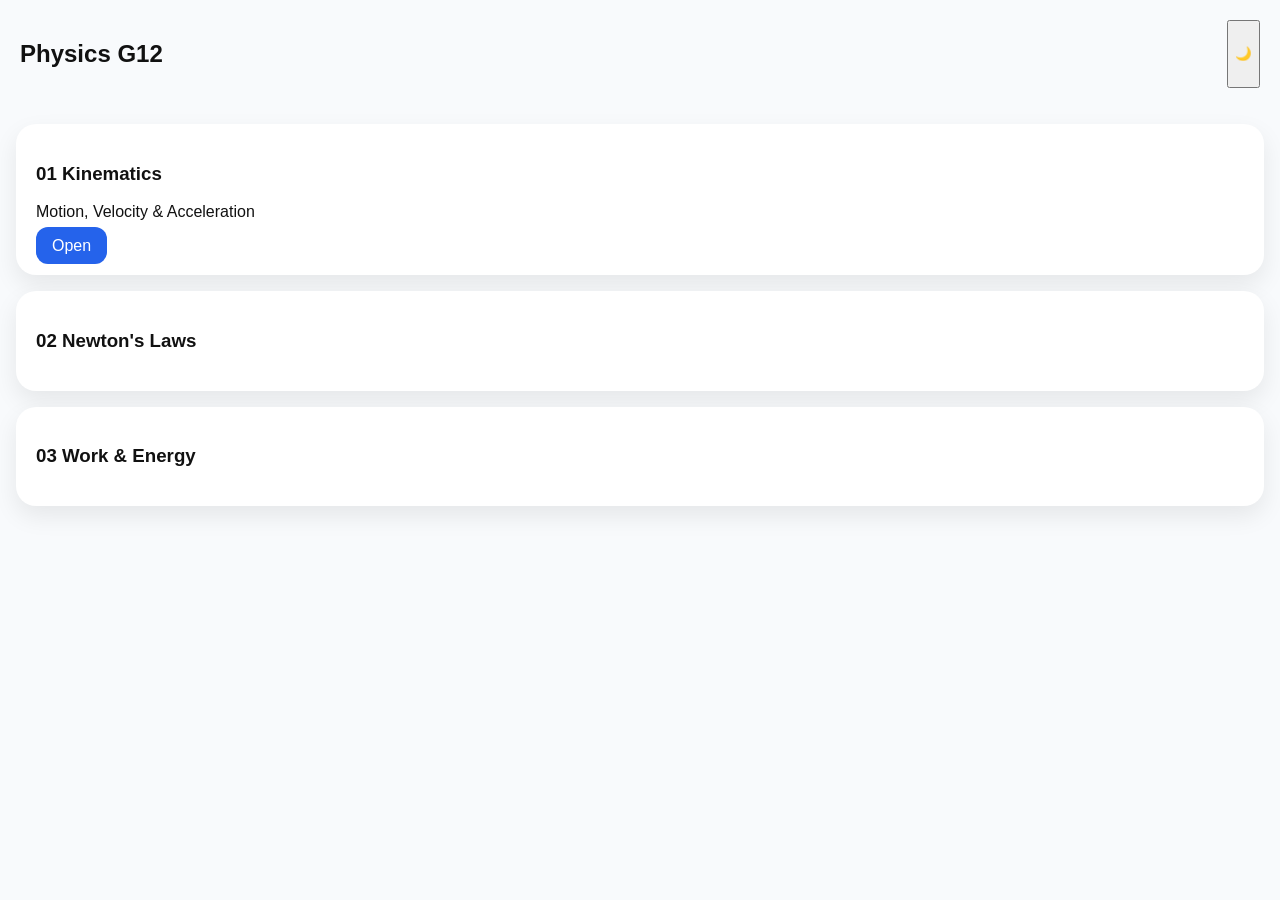
==== index.html @ bb8ccb64 "Rename PhysicsG12_Premium_V2.html to index.html" ====
<!DOCTYPE html>
<html lang="en">
<head>
<meta charset="UTF-8">
<meta name="viewport" content="width=device-width, initial-scale=1.0">
<title>Physics G12 Premium</title>
<style>
body{margin:0;font-family:Arial,sans-serif;background:#f8fafc;color:#111}
.top{padding:20px;display:flex;justify-content:space-between}
.card{background:#fff;margin:16px;border-radius:20px;padding:20px;box-shadow:0 10px 25px rgba(0,0,0,.08)}
.btn{background:#2563eb;color:#fff;padding:10px 16px;border-radius:12px;text-decoration:none}
.hidden{display:none}
</style>
</head>
<body>
<div id="chapters">
<div class="top"><h2>Physics G12</h2><button onclick="toggle()">🌙</button></div>
<div class="card"><h3>01 Kinematics</h3><p>Motion, Velocity & Acceleration</p><a href="#" class="btn" onclick="openChapter()">Open</a></div>
<div class="card"><h3>02 Newton's Laws</h3></div>
<div class="card"><h3>03 Work & Energy</h3></div>
</div>

<div id="chapter1" class="hidden">
<div class="top"><a href="#" onclick="back()">← Back</a></div>
<div class="card">
<h2>Chapter 1 - Kinematics</h2>
<p>Study of motion.</p>
<h3>Formula</h3>
<p>v = u + at</p>
<h3>Live Action Demo</h3>
<div style="height:80px;position:relative;border:1px solid #ddd;border-radius:10px;overflow:hidden">
<div id="car" style="width:40px;height:20px;background:#2563eb;position:absolute;top:30px;left:0;animation:move 3s linear infinite"></div>
</div>
<h3>Quiz</h3>
<p>What is velocity?</p>
</div>
</div>

<script>
function openChapter(){document.getElementById('chapters').classList.add('hidden');document.getElementById('chapter1').classList.remove('hidden');}
function back(){document.getElementById('chapter1').classList.add('hidden');document.getElementById('chapters').classList.remove('hidden');}
function toggle(){document.body.style.background=document.body.style.background=='rgb(15, 23, 42)'?'#f8fafc':'#0f172a';document.body.style.color=document.body.style.color=='white'?'#111':'white';}
</script>
<style>@keyframes move{from{left:0}to{left:85%}}</style>
</body>
</html>
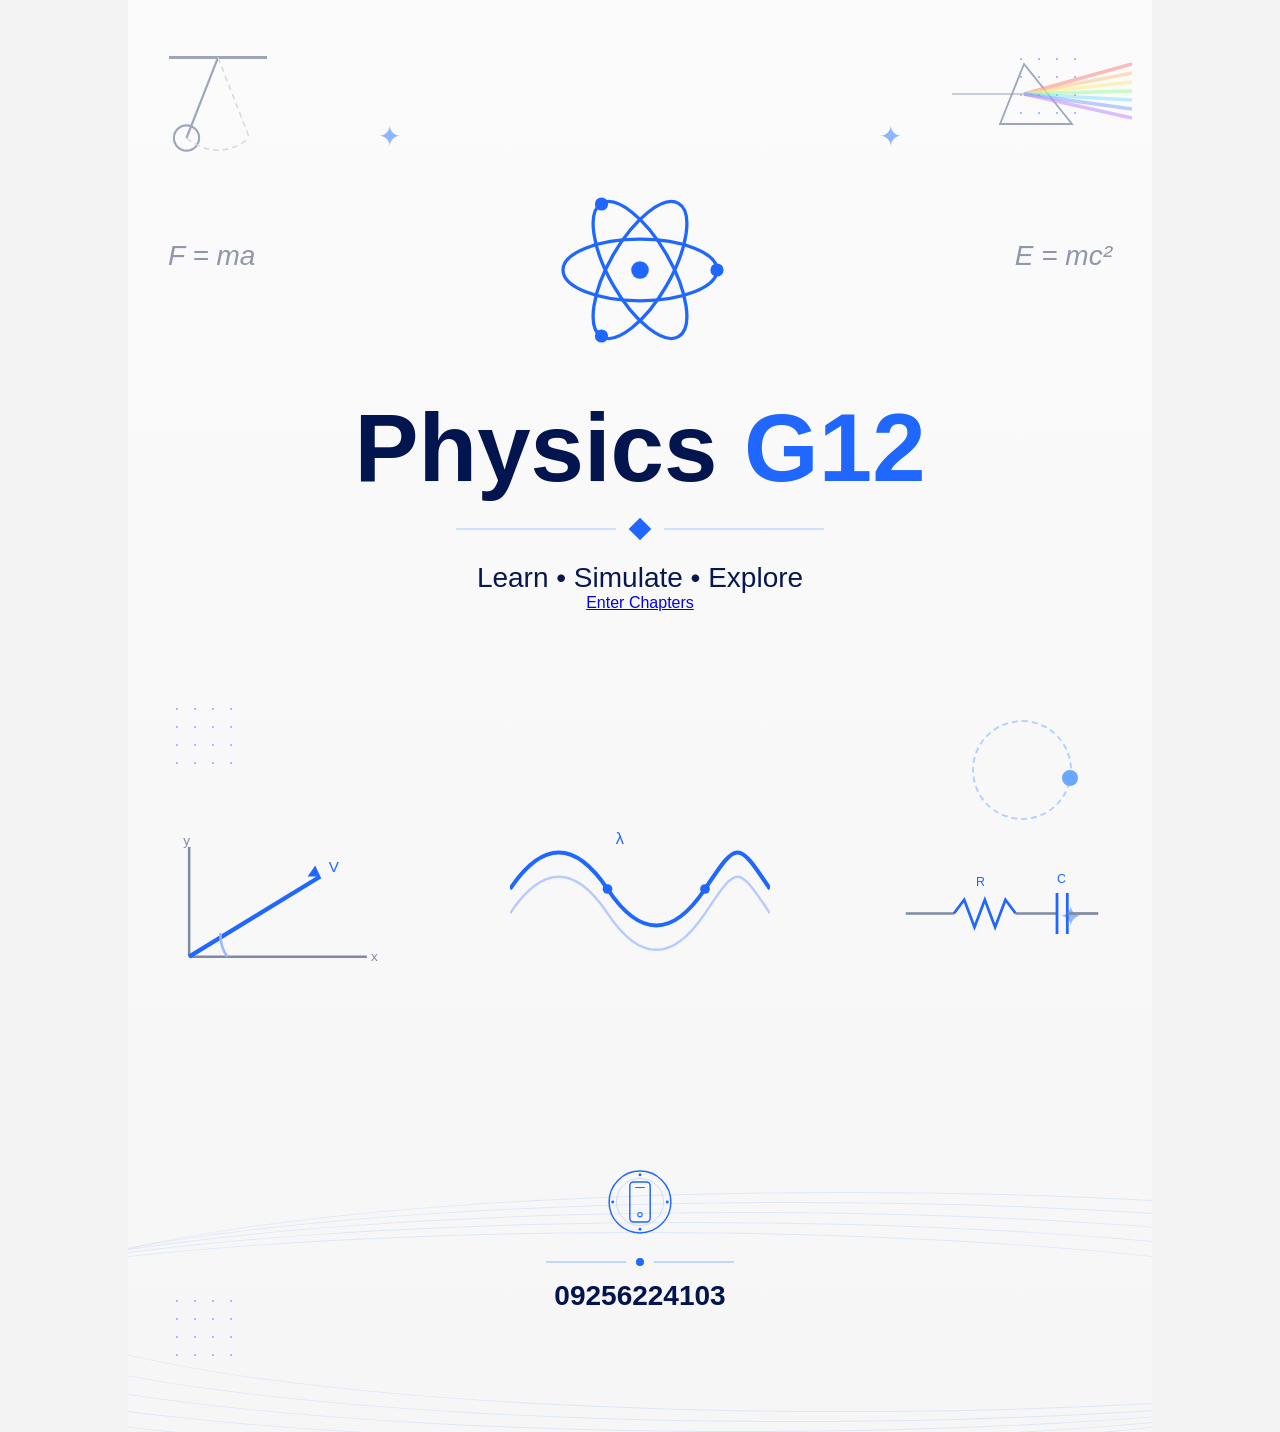
==== commit 8e2654b6: "Rename index_final_with_enter.html to index.html" ====
--- a/index.html
+++ b/index.html
@@ -3,44 +3,74 @@
 <head>
 <meta charset="UTF-8">
 <meta name="viewport" content="width=device-width, initial-scale=1.0">
-<title>Physics G12 Premium</title>
-<style>
-body{margin:0;font-family:Arial,sans-serif;background:#f8fafc;color:#111}
-.top{padding:20px;display:flex;justify-content:space-between}
-.card{background:#fff;margin:16px;border-radius:20px;padding:20px;box-shadow:0 10px 25px rgba(0,0,0,.08)}
-.btn{background:#2563eb;color:#fff;padding:10px 16px;border-radius:12px;text-decoration:none}
-.hidden{display:none}
-</style>
+<title>Physics G12</title>
+<link rel="stylesheet" href="style.css">
 </head>
 <body>
-<div id="chapters">
-<div class="top"><h2>Physics G12</h2><button onclick="toggle()">🌙</button></div>
-<div class="card"><h3>01 Kinematics</h3><p>Motion, Velocity & Acceleration</p><a href="#" class="btn" onclick="openChapter()">Open</a></div>
-<div class="card"><h3>02 Newton's Laws</h3></div>
-<div class="card"><h3>03 Work & Energy</h3></div>
+
+<div class="poster">
+
+<div class="dot-grid d1"></div>
+<div class="dot-grid d2"></div>
+<div class="dot-grid d3"></div>
+
+<div class="star s1">✦</div>
+<div class="star s2">✦</div>
+<div class="star s3">✦</div>
+
+<img src="assets/pendulum.svg" class="pendulum" alt="pendulum">
+<img src="assets/prism.svg" class="prism" alt="prism">
+
+<div class="formula-left">F = ma</div>
+<div class="formula-right">E = mc²</div>
+
+<section class="hero">
+    <img src="assets/atom.svg" class="atom-main" alt="atom">
+
+    <h1 class="title">Physics <span>G12</span></h1>
+
+    <div class="title-divider">
+        <span></span>
+        <div class="diamond"></div>
+        <span></span>
+    </div>
+
+    <p class="subtitle">Learn • Simulate • Explore</p>
+
+    <!-- Enter Button -->
+    <a href="chapters.html" class="enter-button">Enter Chapters</a>
+
+</section>
+
+<section class="middle-icons">
+    <img src="assets/vector.svg" class="vector" alt="vector">
+    <img src="assets/wave.svg" class="wave" alt="wave">
+    <img src="assets/circuit.svg" class="circuit" alt="circuit">
+</section>
+
+<div class="orbit-circle"></div>
+
+<section class="contact">
+    <img src="assets/phone.svg" class="phone-icon" alt="phone">
+
+    <div class="phone-divider">
+        <span></span>
+        <div class="dot"></div>
+        <span></span>
+    </div>
+
+    <div class="phone-number">09256224103</div>
+</section>
+
+<div class="wave-bg">
+    <div class="wave-line wave1"></div>
+    <div class="wave-line wave2"></div>
+    <div class="wave-line wave3"></div>
+    <div class="wave-line wave4"></div>
+    <div class="wave-line wave5"></div>
 </div>
 
-<div id="chapter1" class="hidden">
-<div class="top"><a href="#" onclick="back()">← Back</a></div>
-<div class="card">
-<h2>Chapter 1 - Kinematics</h2>
-<p>Study of motion.</p>
-<h3>Formula</h3>
-<p>v = u + at</p>
-<h3>Live Action Demo</h3>
-<div style="height:80px;position:relative;border:1px solid #ddd;border-radius:10px;overflow:hidden">
-<div id="car" style="width:40px;height:20px;background:#2563eb;position:absolute;top:30px;left:0;animation:move 3s linear infinite"></div>
-</div>
-<h3>Quiz</h3>
-<p>What is velocity?</p>
-</div>
 </div>
 
-<script>
-function openChapter(){document.getElementById('chapters').classList.add('hidden');document.getElementById('chapter1').classList.remove('hidden');}
-function back(){document.getElementById('chapter1').classList.add('hidden');document.getElementById('chapters').classList.remove('hidden');}
-function toggle(){document.body.style.background=document.body.style.background=='rgb(15, 23, 42)'?'#f8fafc':'#0f172a';document.body.style.color=document.body.style.color=='white'?'#111':'white';}
-</script>
-<style>@keyframes move{from{left:0}to{left:85%}}</style>
 </body>
 </html>
--- a/style.css
+++ b/style.css
@@ -0,0 +1,153 @@
+
+/* Clean Final CSS */
+
+*{margin:0;padding:0;box-sizing:border-box;}
+
+body{
+background:#f3f3f3;
+font-family:Arial,Helvetica,sans-serif;
+display:flex;
+justify-content:center;
+}
+
+.poster{
+width:100%;
+max-width:1024px;
+min-height:100vh;
+background:linear-gradient(to bottom,#fbfbfb 0%,#f6f6f6 100%);
+position:relative;
+overflow:hidden;
+padding:40px 20px 120px;
+}
+
+.pendulum{position:absolute;top:40px;left:20px;width:140px;opacity:.75;}
+.prism{position:absolute;top:40px;right:20px;width:180px;opacity:.75;}
+.atom-main{width:220px;display:block;margin:0 auto 20px;}
+
+.formula-left{position:absolute;top:240px;left:40px;color:#9097a7;font-size:28px;font-style:italic;}
+.formula-right{position:absolute;top:240px;right:40px;color:#9097a7;font-size:28px;font-style:italic;}
+
+.hero{text-align:center;margin-top:120px;position:relative;z-index:2;}
+.title{font-size:96px;font-weight:900;color:#03154f;line-height:1;white-space:nowrap;}
+.title span{color:#1f67ff;}
+
+.title-divider{display:flex;justify-content:center;align-items:center;gap:16px;margin:25px 0;}
+.title-divider span{width:160px;height:2px;background:#cfe0ff;}
+.diamond{width:16px;height:16px;background:#1f67ff;transform:rotate(45deg);}
+
+.subtitle{font-size:28px;color:#08184e;}
+
+.name-pill{
+width:60%;
+margin:35px auto;
+padding:14px 24px;
+border:2px solid #1f67ff;
+border-radius:22px;
+background:#fff;
+font-size:22px;
+font-weight:700;
+color:#03154f;
+}
+
+.star{position:absolute;color:#8eb6ff;font-size:28px;}
+.s1{top:120px;left:250px;}
+.s2{top:120px;right:250px;}
+.s3{top:900px;right:70px;}
+
+.dot-grid{
+position:absolute;
+width:80px;
+height:80px;
+background-image:radial-gradient(#9dc0ff 1.5px,transparent 1.5px);
+background-size:18px 18px;
+}
+
+.d1{top:50px;right:60px;}
+.d2{top:700px;left:40px;}
+.d3{bottom:60px;left:40px;}
+
+.orbit-circle{
+position:absolute;
+width:100px;
+height:100px;
+border:2px dashed #b8d2ff;
+border-radius:50%;
+right:80px;
+top:720px;
+}
+
+.orbit-circle::after{
+content:"";
+width:16px;
+height:16px;
+border-radius:50%;
+background:#6aa7ff;
+position:absolute;
+right:-8px;
+top:50%;
+}
+
+.middle-icons{position:relative;height:300px;margin-top:70px;}
+.vector{position:absolute;left:20px;bottom:0;width:220px;}
+.wave{position:absolute;left:50%;bottom:20px;width:260px;transform:translateX(-50%);}
+.circuit{position:absolute;right:20px;bottom:0;width:220px;}
+
+.contact{text-align:center;margin-top:180px;position:relative;z-index:5;}
+.phone-icon{width:80px;}
+
+.phone-divider{
+display:flex;
+justify-content:center;
+align-items:center;
+gap:10px;
+margin-top:12px;
+}
+
+.phone-divider span{width:80px;height:2px;background:#bfd6ff;}
+.dot{width:8px;height:8px;border-radius:50%;background:#1f67ff;}
+
+.phone-number{
+margin-top:14px;
+font-size:28px;
+font-weight:800;
+color:#03154f;
+}
+
+.wave-bg{
+position:absolute;
+left:0;
+bottom:0;
+width:100%;
+height:260px;
+pointer-events:none;
+}
+
+.wave-line{
+position:absolute;
+width:160%;
+height:220px;
+border-radius:50%;
+border:1px solid rgba(80,140,255,.15);
+}
+
+.wave1{left:-30%;bottom:-20px;}
+.wave2{left:-25%;bottom:-10px;}
+.wave3{left:-20%;bottom:0;}
+.wave4{left:-15%;bottom:10px;}
+.wave5{left:-10%;bottom:20px;}
+
+@media(max-width:768px){
+.title{font-size:64px;}
+.title-divider span{width:80px;}
+.subtitle{font-size:18px;}
+.name-pill{width:90%;font-size:16px;}
+.atom-main{width:170px;}
+.pendulum{width:90px;}
+.prism{width:110px;}
+.formula-left,.formula-right{font-size:18px;}
+.vector{width:120px;}
+.wave{width:150px;}
+.circuit{width:120px;}
+.contact{margin-top:120px;}
+.phone-number{font-size:20px;}
+}
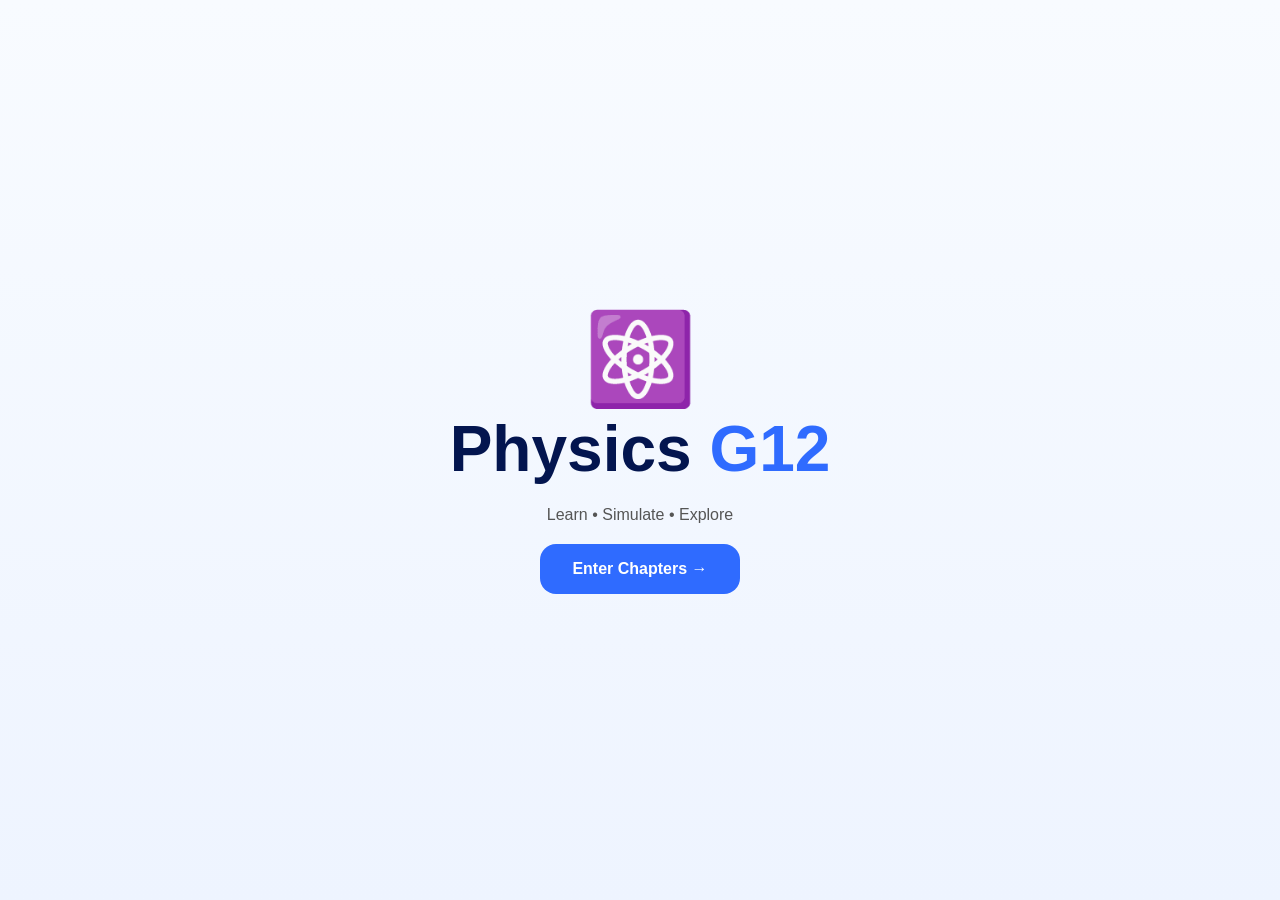
==== commit e04994c9: "Rename PhysicsG12_Premium_Index-1.html to index.html" ====
--- a/index.html
+++ b/index.html
@@ -4,73 +4,22 @@
 <meta charset="UTF-8">
 <meta name="viewport" content="width=device-width, initial-scale=1.0">
 <title>Physics G12</title>
-<link rel="stylesheet" href="style.css">
+<style>
+*{margin:0;padding:0;box-sizing:border-box;font-family:Arial,sans-serif}
+body{height:100vh;display:flex;align-items:center;justify-content:center;background:linear-gradient(180deg,#f8fbff,#eef4ff)}
+.hero{text-align:center}
+h1{font-size:64px;color:#03154f}
+h1 span{color:#2f6bff}
+p{margin:20px 0;color:#555}
+a{display:inline-block;padding:16px 32px;background:#2f6bff;color:#fff;text-decoration:none;border-radius:16px;font-weight:bold}
+</style>
 </head>
 <body>
-
-<div class="poster">
-
-<div class="dot-grid d1"></div>
-<div class="dot-grid d2"></div>
-<div class="dot-grid d3"></div>
-
-<div class="star s1">✦</div>
-<div class="star s2">✦</div>
-<div class="star s3">✦</div>
-
-<img src="assets/pendulum.svg" class="pendulum" alt="pendulum">
-<img src="assets/prism.svg" class="prism" alt="prism">
-
-<div class="formula-left">F = ma</div>
-<div class="formula-right">E = mc²</div>
-
-<section class="hero">
-    <img src="assets/atom.svg" class="atom-main" alt="atom">
-
-    <h1 class="title">Physics <span>G12</span></h1>
-
-    <div class="title-divider">
-        <span></span>
-        <div class="diamond"></div>
-        <span></span>
-    </div>
-
-    <p class="subtitle">Learn • Simulate • Explore</p>
-
-    <!-- Enter Button -->
-    <a href="chapters.html" class="enter-button">Enter Chapters</a>
-
-</section>
-
-<section class="middle-icons">
-    <img src="assets/vector.svg" class="vector" alt="vector">
-    <img src="assets/wave.svg" class="wave" alt="wave">
-    <img src="assets/circuit.svg" class="circuit" alt="circuit">
-</section>
-
-<div class="orbit-circle"></div>
-
-<section class="contact">
-    <img src="assets/phone.svg" class="phone-icon" alt="phone">
-
-    <div class="phone-divider">
-        <span></span>
-        <div class="dot"></div>
-        <span></span>
-    </div>
-
-    <div class="phone-number">09256224103</div>
-</section>
-
-<div class="wave-bg">
-    <div class="wave-line wave1"></div>
-    <div class="wave-line wave2"></div>
-    <div class="wave-line wave3"></div>
-    <div class="wave-line wave4"></div>
-    <div class="wave-line wave5"></div>
+<div class="hero">
+<div style="font-size:90px">⚛️</div>
+<h1>Physics <span>G12</span></h1>
+<p>Learn • Simulate • Explore</p>
+<a href="chapters.html">Enter Chapters →</a>
 </div>
-
-</div>
-
 </body>
 </html>
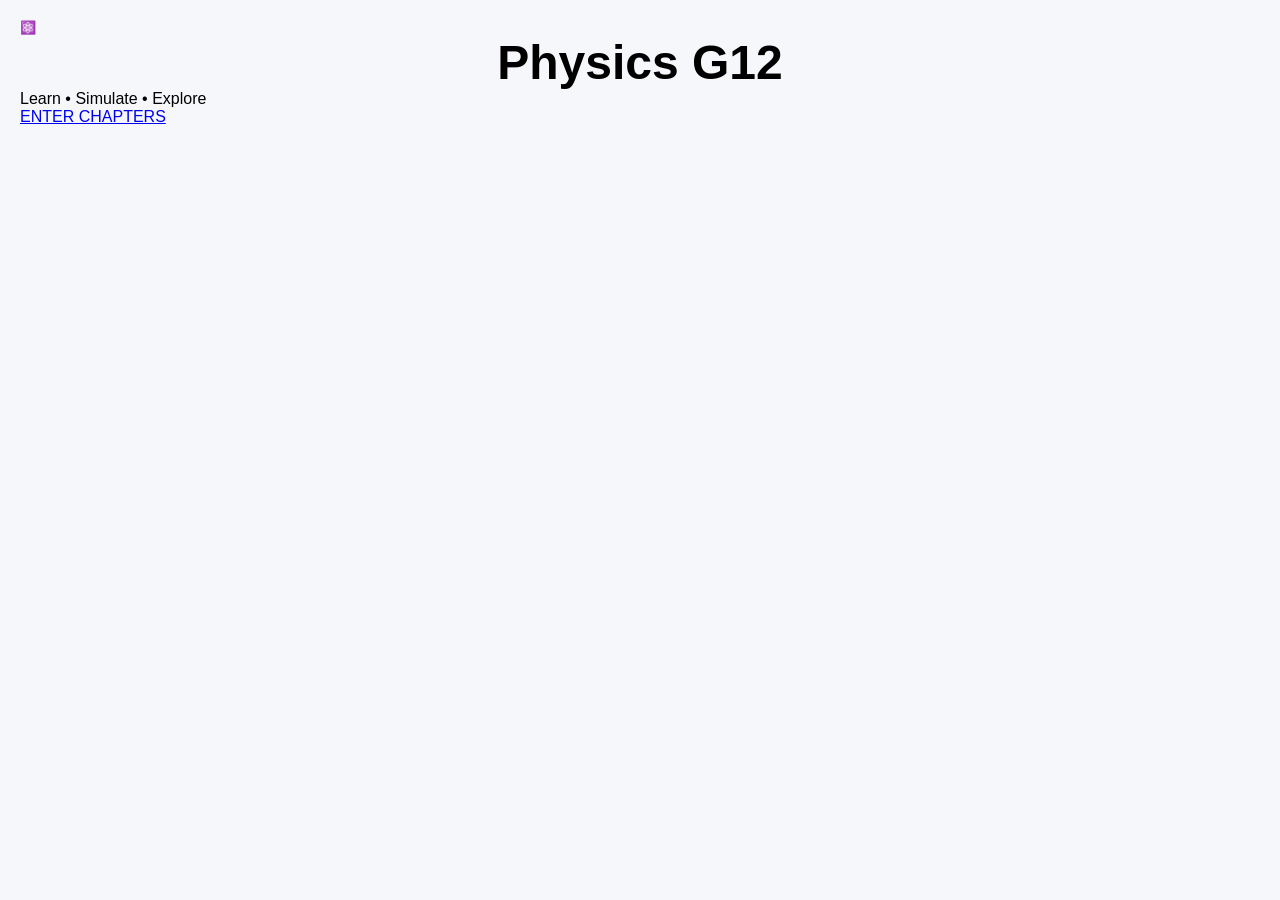
==== commit 525b91a7: "Update index.html" ====
--- a/index.html
+++ b/index.html
@@ -4,22 +4,28 @@
 <meta charset="UTF-8">
 <meta name="viewport" content="width=device-width, initial-scale=1.0">
 <title>Physics G12</title>
-<style>
-*{margin:0;padding:0;box-sizing:border-box;font-family:Arial,sans-serif}
-body{height:100vh;display:flex;align-items:center;justify-content:center;background:linear-gradient(180deg,#f8fbff,#eef4ff)}
-.hero{text-align:center}
-h1{font-size:64px;color:#03154f}
-h1 span{color:#2f6bff}
-p{margin:20px 0;color:#555}
-a{display:inline-block;padding:16px 32px;background:#2f6bff;color:#fff;text-decoration:none;border-radius:16px;font-weight:bold}
-</style>
+<link rel="stylesheet" href="style.css">
 </head>
+
 <body>
+
 <div class="hero">
-<div style="font-size:90px">⚛️</div>
+
+<div class="floating"></div>
+
+<div class="logo">
+⚛️
+</div>
+
 <h1>Physics <span>G12</span></h1>
+
 <p>Learn • Simulate • Explore</p>
-<a href="chapters.html">Enter Chapters →</a>
+
+<a href="chapters.html" class="enter-btn">
+ENTER CHAPTERS
+</a>
+
 </div>
+
 </body>
 </html>
--- a/style.css
+++ b/style.css
@@ -0,0 +1,110 @@
+*{
+margin:0;
+padding:0;
+box-sizing:border-box;
+font-family:Inter,sans-serif;
+}
+
+body{
+background:#f6f7fb;
+padding:20px;
+}
+
+.container{
+max-width:500px;
+margin:auto;
+}
+
+header{
+display:flex;
+justify-content:space-between;
+align-items:center;
+margin-bottom:40px;
+}
+
+.menu,.theme{
+width:50px;
+height:50px;
+border-radius:50%;
+background:white;
+display:flex;
+align-items:center;
+justify-content:center;
+box-shadow:0 8px 20px rgba(0,0,0,.08);
+font-size:22px;
+}
+
+.logo{
+font-size:13px;
+letter-spacing:4px;
+font-weight:700;
+}
+
+h1{
+text-align:center;
+font-size:48px;
+font-weight:800;
+}
+
+.underline{
+width:80px;
+height:4px;
+background:#3867ff;
+margin:12px auto;
+border-radius:50px;
+}
+
+.subtitle{
+text-align:center;
+color:#777;
+margin-bottom:30px;
+}
+
+.chapter-list{
+display:flex;
+flex-direction:column;
+gap:18px;
+}
+
+.card{
+background:white;
+padding:25px;
+border-radius:25px;
+display:flex;
+align-items:center;
+text-decoration:none;
+color:black;
+box-shadow:0 10px 25px rgba(0,0,0,.06);
+}
+
+.num{
+font-size:42px;
+font-weight:800;
+width:70px;
+}
+
+.blue{color:#3d6fff;}
+.purple{color:#8f5dff;}
+.pink{color:#ff4aa2;}
+.orange{color:#ff8a32;}
+.green{color:#50d65a;}
+.cyan{color:#3fc8ff;}
+
+.content{
+flex:1;
+}
+
+.content h3{
+font-size:22px;
+margin-bottom:6px;
+}
+
+.content p{
+font-size:14px;
+color:#777;
+}
+
+.arrow{
+font-size:32px;
+color:#888;
+}
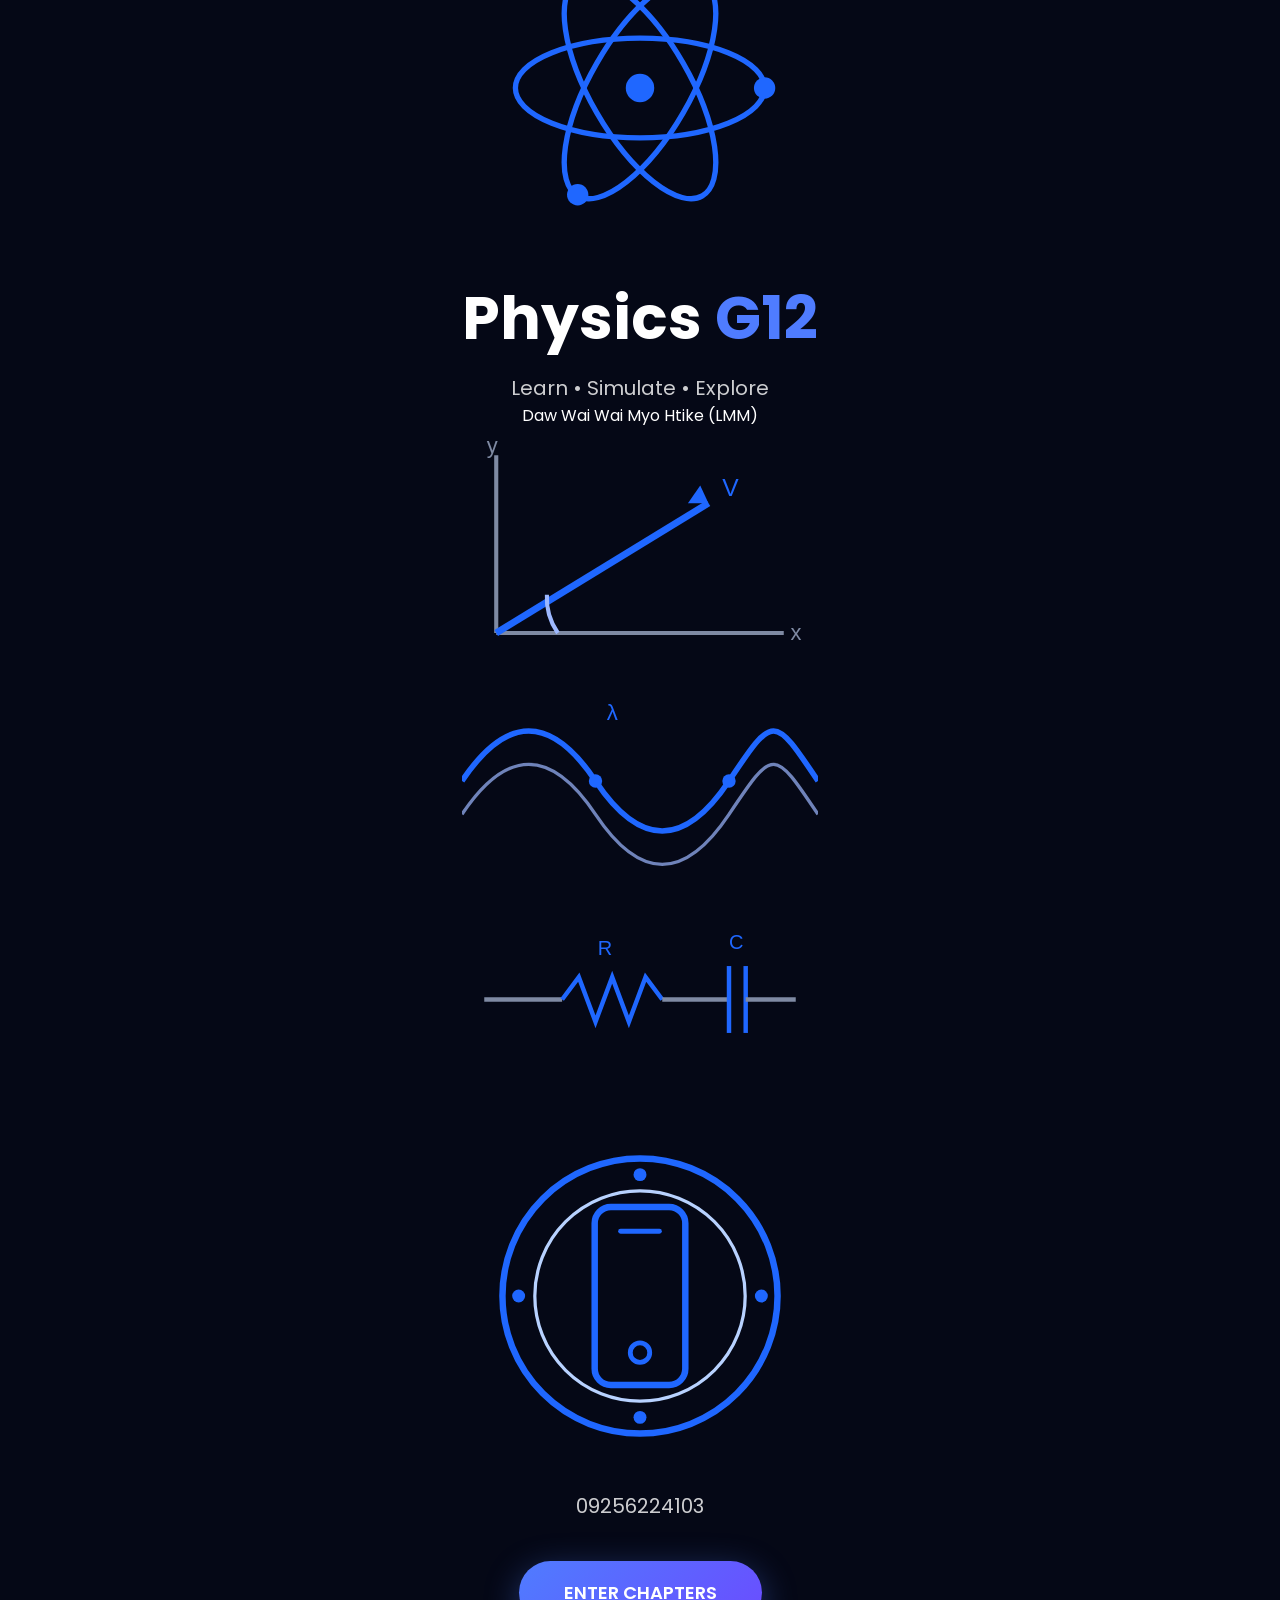
==== commit 20ecc115: "Update index.html" ====
--- a/index.html
+++ b/index.html
@@ -6,20 +6,43 @@
 <title>Physics G12</title>
 <link rel="stylesheet" href="style.css">
 </head>
-
 <body>
 
 <div class="hero">
+  <img src="assets/pendulum.svg" class="icon pendulum">
+<img src="assets/prism.svg" class="icon prism">
 
-<div class="floating"></div>
+<div class="formula left">F = ma</div>
+<div class="formula right">E = mc²</div>
 
-<div class="logo">
-⚛️
+<img src="assets/atom.svg" class="main-logo">
+
+<h1>
+Physics <span>G12</span>
+</h1>
+
+<div class="divider">
+<span></span>
+<div class="diamond"></div>
+<span></span>
 </div>
 
-<h1>Physics <span>G12</span></h1>
+<p class="subtitle">
+Learn • Simulate • Explore
+</p>
 
-<p>Learn • Simulate • Explore</p>
+<div class="name-box">
+Daw Wai Wai Myo Htike (LMM)
+</div>
+
+<img src="assets/vector.svg" class="bottom-icon vector">
+<img src="assets/wave.svg" class="bottom-icon wave">
+<img src="assets/circuit.svg" class="bottom-icon circuit">
+
+<div class="phone-area">
+<img src="assets/phone.svg" class="phone-icon">
+<p>09256224103</p>
+</div>
 
 <a href="chapters.html" class="enter-btn">
 ENTER CHAPTERS
--- a/style.css
+++ b/style.css
@@ -1,110 +1,67 @@
+@import url('https://fonts.googleapis.com/css2?family=Poppins:wght@300;400;500;600;700&display=swap');
+
 *{
 margin:0;
 padding:0;
 box-sizing:border-box;
-font-family:Inter,sans-serif;
+font-family:'Poppins',sans-serif;
 }
 
 body{
-background:#f6f7fb;
-padding:20px;
+background:#050816;
+height:100vh;
+display:flex;
+justify-content:center;
+align-items:center;
+overflow:hidden;
 }
 
-.container{
-max-width:500px;
-margin:auto;
-}
-
-header{
-display:flex;
-justify-content:space-between;
-align-items:center;
-margin-bottom:40px;
-}
-
-.menu,.theme{
-width:50px;
-height:50px;
-border-radius:50%;
-background:white;
-display:flex;
-align-items:center;
-justify-content:center;
-box-shadow:0 8px 20px rgba(0,0,0,.08);
-font-size:22px;
+.hero{
+text-align:center;
+color:white;
 }
 
 .logo{
-font-size:13px;
-letter-spacing:4px;
+font-size:90px;
+margin-bottom:20px;
+animation:float 3s infinite ease-in-out;
+}
+
+.hero h1{
+font-size:60px;
 font-weight:700;
 }
 
-h1{
-text-align:center;
-font-size:48px;
-font-weight:800;
+.hero span{
+color:#4f7cff;
 }
 
-.underline{
-width:80px;
-height:4px;
-background:#3867ff;
-margin:12px auto;
-border-radius:50px;
+.hero p{
+margin-top:10px;
+font-size:20px;
+opacity:.8;
 }
 
-.subtitle{
-text-align:center;
-color:#777;
-margin-bottom:30px;
+.enter-btn{
+display:inline-block;
+margin-top:40px;
+padding:18px 45px;
+background:linear-gradient(135deg,#4f7cff,#6a4dff);
+color:white;
+text-decoration:none;
+border-radius:50px;
+font-size:18px;
+font-weight:600;
+box-shadow:0 10px 35px rgba(79,124,255,.4);
+transition:.3s;
 }
 
-.chapter-list{
-display:flex;
-flex-direction:column;
-gap:18px;
+.enter-btn:hover{
+transform:translateY(-4px);
 }
 
-.card{
-background:white;
-padding:25px;
-border-radius:25px;
-display:flex;
-align-items:center;
-text-decoration:none;
-color:black;
-box-shadow:0 10px 25px rgba(0,0,0,.06);
+@keyframes float{
+50%{
+transform:translateY(-15px);
 }
-
-.num{
-font-size:42px;
-font-weight:800;
-width:70px;
 }
-
-.blue{color:#3d6fff;}
-.purple{color:#8f5dff;}
-.pink{color:#ff4aa2;}
-.orange{color:#ff8a32;}
-.green{color:#50d65a;}
-.cyan{color:#3fc8ff;}
-
-.content{
-flex:1;
-}
-
-.content h3{
-font-size:22px;
-margin-bottom:6px;
-}
-
-.content p{
-font-size:14px;
-color:#777;
-}
-
-.arrow{
-font-size:32px;
-color:#888;
-}
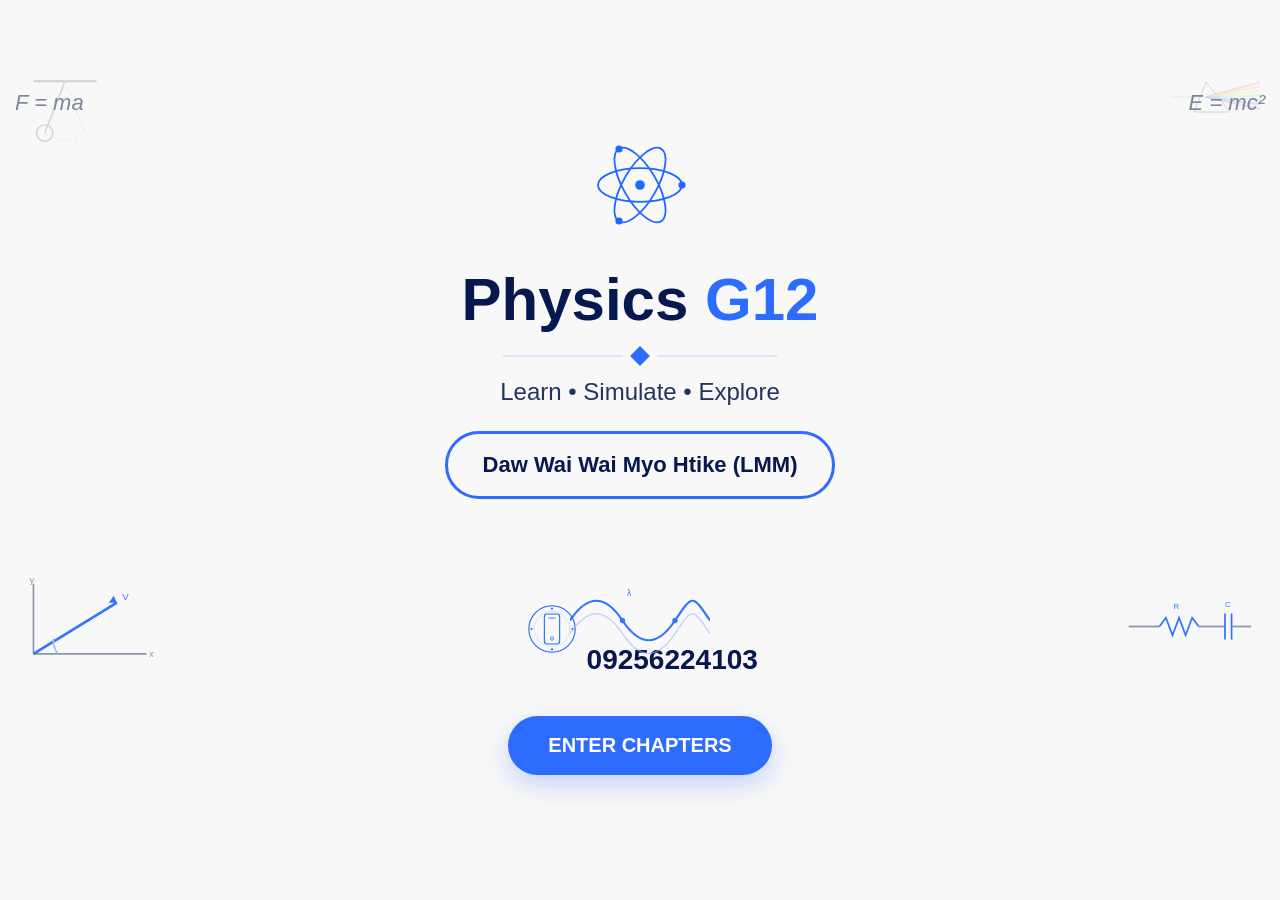
==== commit 2d5355ae: "Update index.html" ====
--- a/index.html
+++ b/index.html
@@ -40,8 +40,11 @@
 <img src="assets/circuit.svg" class="bottom-icon circuit">
 
 <div class="phone-area">
-<img src="assets/phone.svg" class="phone-icon">
-<p>09256224103</p>
+    <img src="assets/phone.svg" class="phone-icon">
+
+    <a href="tel:+959256224103" class="phone-link">
+        09256224103
+    </a>
 </div>
 
 <a href="chapters.html" class="enter-btn">
--- a/style.css
+++ b/style.css
@@ -1,67 +1,232 @@
-@import url('https://fonts.googleapis.com/css2?family=Poppins:wght@300;400;500;600;700&display=swap');
-
 *{
 margin:0;
 padding:0;
 box-sizing:border-box;
-font-family:'Poppins',sans-serif;
+font-family:Arial,sans-serif;
 }
 
 body{
-background:#050816;
-height:100vh;
+background:#f8f8f8;
+overflow-x:hidden;
+}
+
+.hero{
+position:relative;
+min-height:100vh;
 display:flex;
+flex-direction:column;
+align-items:center;
 justify-content:center;
+text-align:center;
+padding:40px 20px;
+}
+
+.main-logo{
+    width:120px;
+    margin-bottom:20px;
+    animation: spin 30s linear infinite;
+}
+
+h1{
+font-size:60px;
+font-weight:800;
+color:#06184d;
+}
+
+h1 span{
+color:#2d6cff;
+}
+
+.divider{
+display:flex;
 align-items:center;
-overflow:hidden;
-}
-
-.hero{
+gap:10px;
+margin:15px 0;
+}
+
+.divider span{
+width:120px;
+height:2px;
+background:#dbe5ff;
+}
+
+.diamond{
+width:14px;
+height:14px;
+background:#2d6cff;
+transform:rotate(45deg);
+}
+
+.subtitle{
+font-size:24px;
+color:#23345f;
+margin-bottom:25px;
+}
+.name-box{
+border:3px solid #2d6cff;
+border-radius:40px;
+padding:18px 35px;
+font-weight:700;
+font-size:22px;
+color:#06184d;
+margin-bottom:60px;
+}
+
+.phone-area{
+margin-top:40px;
 text-align:center;
-color:white;
-}
-
-.logo{
-font-size:90px;
-margin-bottom:20px;
-animation:float 3s infinite ease-in-out;
-}
-
-.hero h1{
-font-size:60px;
+}
+
+.phone-icon{
+width:60px;
+margin-bottom:10px;
+}
+
+.phone-area p{
+font-size:28px;
 font-weight:700;
-}
-
-.hero span{
-color:#4f7cff;
-}
-
-.hero p{
-margin-top:10px;
-font-size:20px;
-opacity:.8;
+color:#06184d;
 }
 
 .enter-btn{
+margin-top:40px;
 display:inline-block;
-margin-top:40px;
-padding:18px 45px;
-background:linear-gradient(135deg,#4f7cff,#6a4dff);
+padding:18px 40px;
+background:#2d6cff;
 color:white;
 text-decoration:none;
 border-radius:50px;
+font-weight:700;
+font-size:20px;
+box-shadow:0 10px 25px rgba(45,108,255,.25);
+}
+
+.enter-btn{
+    transition:all .3s ease;
+}
+
+.enter-btn:active{
+    transform:scale(.95);
+    box-shadow:0 8px 20px rgba(45,108,255,.4);
+}
+
+.icon{
+position:absolute;
+opacity:.35;
+}
+
+.pendulum{
+top:70px;
+left:20px;
+width:90px;
+}
+
+.prism{
+top:70px;
+right:20px;
+width:90px;
+}
+
+.formula{
+position:absolute;
+font-size:22px;
+color:#7d869a;
+font-style:italic;
+}
+
+.left{
+top:90px;
+left:15px;
+}
+
+.right{
+top:90px;
+right:15px;
+}
+
+.bottom-icon{
+position:absolute;
+width:140px;
+opacity:.9;
+}
+
+.vector{
+left:20px;
+bottom:230px;
+}
+
+.wave{
+left:50%;
+transform:translateX(-50%);
+bottom:240px;
+}
+
+.circuit{
+right:20px;
+bottom:230px;
+}
+
+@media(max-width:768px){
+
+h1{
+font-size:42px;
+}
+
+.subtitle{
 font-size:18px;
-font-weight:600;
-box-shadow:0 10px 35px rgba(79,124,255,.4);
-transition:.3s;
-}
-
-.enter-btn:hover{
-transform:translateY(-4px);
+}
+
+.name-box{
+font-size:18px;
+padding:14px 20px;
+}
+
+.phone-area p{
+font-size:22px;
+}
+
+.bottom-icon{
+width:100px;
+}
+
+}
+
+@keyframes spin{
+    from{
+        transform:rotate(0deg);
+    }
+    to{
+        transform:rotate(360deg);
+    }
+  }
+
+.chapter-card{
+    transition:all .3s ease;
+    cursor:pointer;
+}
+
+.chapter-card:hover{
+    transform:scale(1.02);
+    background:#121c3d;
+}
+.chapter-card:active{
+    transform:scale(.98);
+}
+.phone-link{
+    text-decoration:none;
+    color:#06184d;
+    font-size:28px;
+    font-weight:700;
+}
+.formula{
+    animation: float 4s ease-in-out infinite;
 }
 
 @keyframes float{
-50%{
-transform:translateY(-15px);
-}
-}
+    0%,100%{
+        transform:translateY(0);
+    }
+    50%{
+        transform:translateY(-12px);
+    }
+}
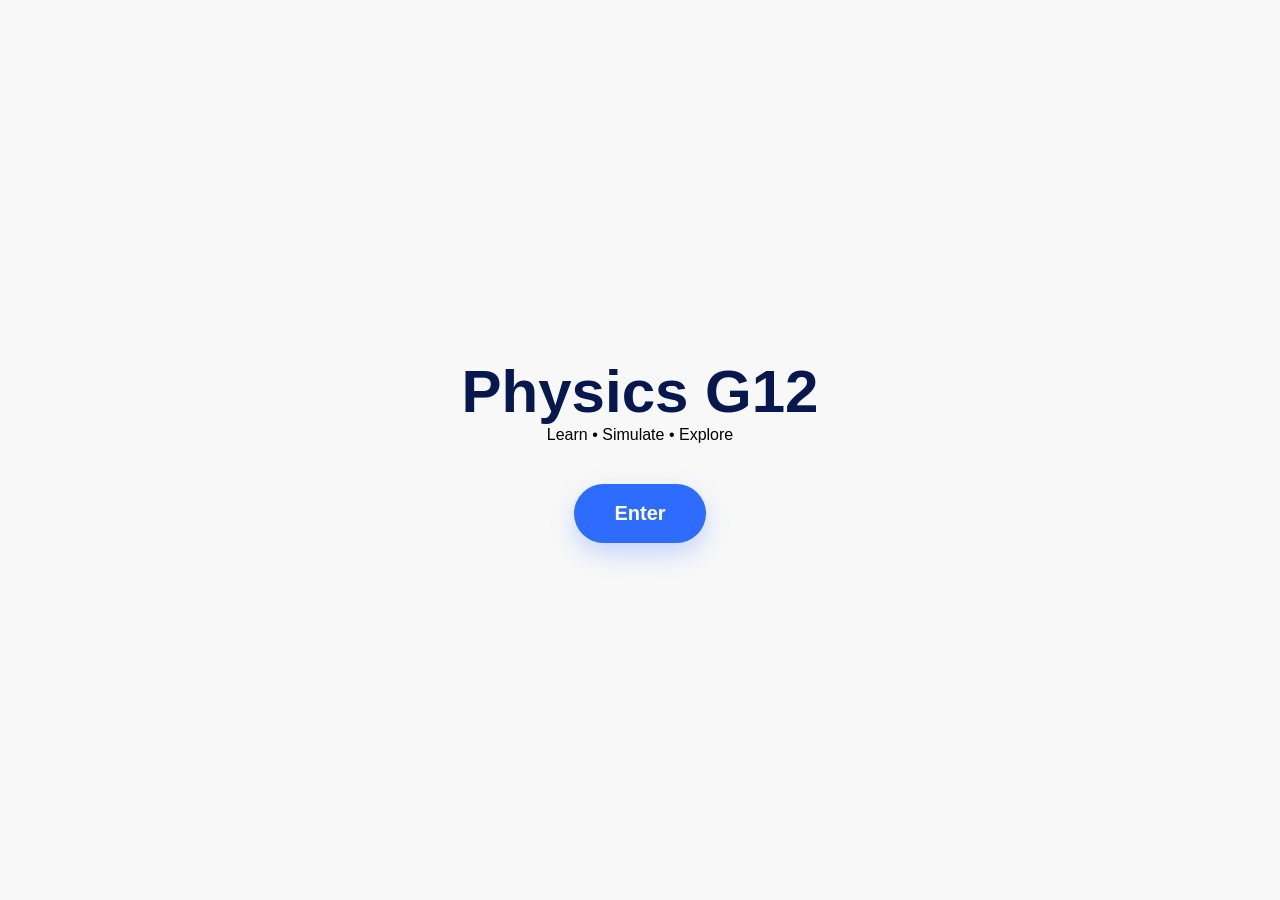
==== commit 578fac05: "Update index.html" ====
--- a/index.html
+++ b/index.html
@@ -4,54 +4,26 @@
 <meta charset="UTF-8">
 <meta name="viewport" content="width=device-width, initial-scale=1.0">
 <title>Physics G12</title>
+
 <link rel="stylesheet" href="style.css">
 </head>
+
 <body>
 
-<div class="hero">
-  <img src="assets/pendulum.svg" class="icon pendulum">
-<img src="assets/prism.svg" class="icon prism">
+<header class="hero">
+    <h1>Physics G12</h1>
+    <p>Learn • Simulate • Explore</p>
 
-<div class="formula left">F = ma</div>
-<div class="formula right">E = mc²</div>
+    <a href="#chapters" class="enter-btn">
+        Enter
+    </a>
+</header>
 
-<img src="assets/atom.svg" class="main-logo">
+<section id="chapters" class="chapters">
 
-<h1>
-Physics <span>G12</span>
-</h1>
+</section>
 
-<div class="divider">
-<span></span>
-<div class="diamond"></div>
-<span></span>
-</div>
-
-<p class="subtitle">
-Learn • Simulate • Explore
-</p>
-
-<div class="name-box">
-Daw Wai Wai Myo Htike (LMM)
-</div>
-
-<img src="assets/vector.svg" class="bottom-icon vector">
-<img src="assets/wave.svg" class="bottom-icon wave">
-<img src="assets/circuit.svg" class="bottom-icon circuit">
-
-<div class="phone-area">
-    <img src="assets/phone.svg" class="phone-icon">
-
-    <a href="tel:+959256224103" class="phone-link">
-        09256224103
-    </a>
-</div>
-
-<a href="chapters.html" class="enter-btn">
-ENTER CHAPTERS
-</a>
-
-</div>
+<script src="script.js"></script>
 
 </body>
 </html>
--- a/style.css
+++ b/style.css
@@ -230,3 +230,241 @@
         transform:translateY(-12px);
     }
 }
+
+/* Premium learning section */
+.premium-learning{
+    padding: 20px;
+    background: linear-gradient(to right, #0f2027, #203a43, #2c5364);
+    color: #fff;
+    border-radius: 16px;
+    margin-top: 40px;
+}
+
+.premium-learning h2{
+    margin-bottom: 16px;
+    font-size: 22px;
+    border-bottom: 2px solid #fff;
+    padding-bottom: 6px;
+}
+
+.objective-card, .example-card, .experiment-card{
+    background: rgba(255,255,255,0.05);
+    padding: 16px;
+    margin-bottom: 16px;
+    border-radius: 12px;
+    box-shadow: 0 4px 6px rgba(0,0,0,0.2);
+}
+
+.experiment-card button{
+    background: #06b6d4;
+    color: #fff;
+    border: none;
+    padding: 10px 16px;
+    border-radius: 8px;
+    cursor: pointer;
+    transition: all 0.3s ease;
+}
+
+.experiment-card button:hover{
+    background: #0ea5e9;
+}
+/* ===== G12 Lesson Layout ===== */
+
+.accordion-item{
+    margin-bottom:18px;
+}
+
+.accordion-btn{
+    width:100%;
+    border:none;
+    cursor:pointer;
+    padding:18px;
+    border-radius:16px;
+    color:#fff;
+    font-size:20px;
+    font-weight:700;
+    text-align:left;
+    background:linear-gradient(135deg,#3b82f6,#8b5cf6);
+}
+
+.accordion-content{
+    background:#111827;
+    padding:20px;
+    border-radius:16px;
+    margin-top:10px;
+}
+
+.summary-image{
+    width:100%;
+    border-radius:16px;
+    margin-top:10px;
+}
+
+.motion-line{
+    position:relative;
+    height:70px;
+    margin-top:20px;
+}
+
+.motion-line hr{
+    border:none;
+    height:4px;
+    background:white;
+    margin-top:30px;
+}
+
+.start-point,
+.end-point{
+    width:18px;
+    height:18px;
+    background:#22c55e;
+    border-radius:50%;
+    position:absolute;
+    top:23px;
+}
+
+.start-point{
+    left:0;
+}
+.start-point,
+.end-point {
+    width:24px;
+    height:24px;
+    background:#10b981;
+    border-radius:50%;
+    display:flex;
+    align-items:center;
+    justify-content:center;
+    font-weight:bold;
+    color:#fff;
+}
+
+.motion-labels{
+    display:flex;
+    justify-content:space-between;
+    margin-top:10px;
+    font-weight:bold;
+}
+
+.experiment-box{
+    background:#0f172a;
+    padding:20px;
+    border-radius:16px;
+    margin-top:15px;
+}
+
+.car-track{
+    position:relative;
+    height:80px;
+    background:#020617;
+    border-radius:12px;
+    overflow:hidden;
+    margin-top:15px;
+}
+
+.car{
+    position:absolute;
+    left:10px;
+    top:20px;
+    font-size:40px;
+}
+
+.result-box{
+    margin-top:15px;
+    padding:15px;
+    background:#1e293b;
+    border-radius:12px;
+    }
+
+    /* Visual Summary Section */
+.motion-line {
+    display: flex;
+    align-items: center;
+    margin: 20px 0;
+    position: relative;
+}
+
+.point {
+    width: 20px;
+    height: 20px;
+    background-color: #2d6cff;
+    border-radius: 50%;
+    display: flex;
+    align-items: center;
+    justify-content: center;
+    position: relative;
+}
+
+.point span {
+    position: absolute;
+    top: 35px;
+    left: 50%;
+    transform: translateX(-50%);
+    font-size: 16px;
+    font-weight: bold;
+    color: #ffffff;
+    text-align: center;
+    min-width: 80px;
+}
+
+.line {
+    position: absolute;
+    top: 28px;
+    left: 30px;
+    right: 30px;
+    height: 4px;
+    background: #2dc6ff;
+    border-radius: 10px;
+}
+
+.motion-labels {
+    display: flex;
+    justify-content: space-between;
+    margin-top: 10px;
+}
+
+.motion-labels span{
+    background:#1b2440;
+    color:#fff;
+    padding:6px 12px;
+    border-radius:20px;
+    font-size:13px;
+}
+
+.motion-labels span {
+    display: inline-block;
+    margin: 5px 8px;
+    padding: 5px 10px;
+    background: #2dc6ff;
+    color: white;
+    border-radius: 12px;
+    font-size: 14px;
+}
+.point {
+    position: absolute;
+    top: 20px;          /* vertical position */
+    width: 20px;
+    height: 20px;
+    background: #2dc6ff;
+    border-radius: 50%; /* circle */
+}
+
+.start-point { 
+    left: 0;            /* left edge */
+}
+
+.end-point { 
+    right: 0;           /* right edge */
+}
+
+.point span {
+    position: absolute;
+    top: 35px;
+    left: 50%;
+    transform: translateX(-50%);
+    font-size: 16px;
+    font-weight: bold;
+    color: #ffffff;
+    text-align: center;
+    min-width: 80px;
+}
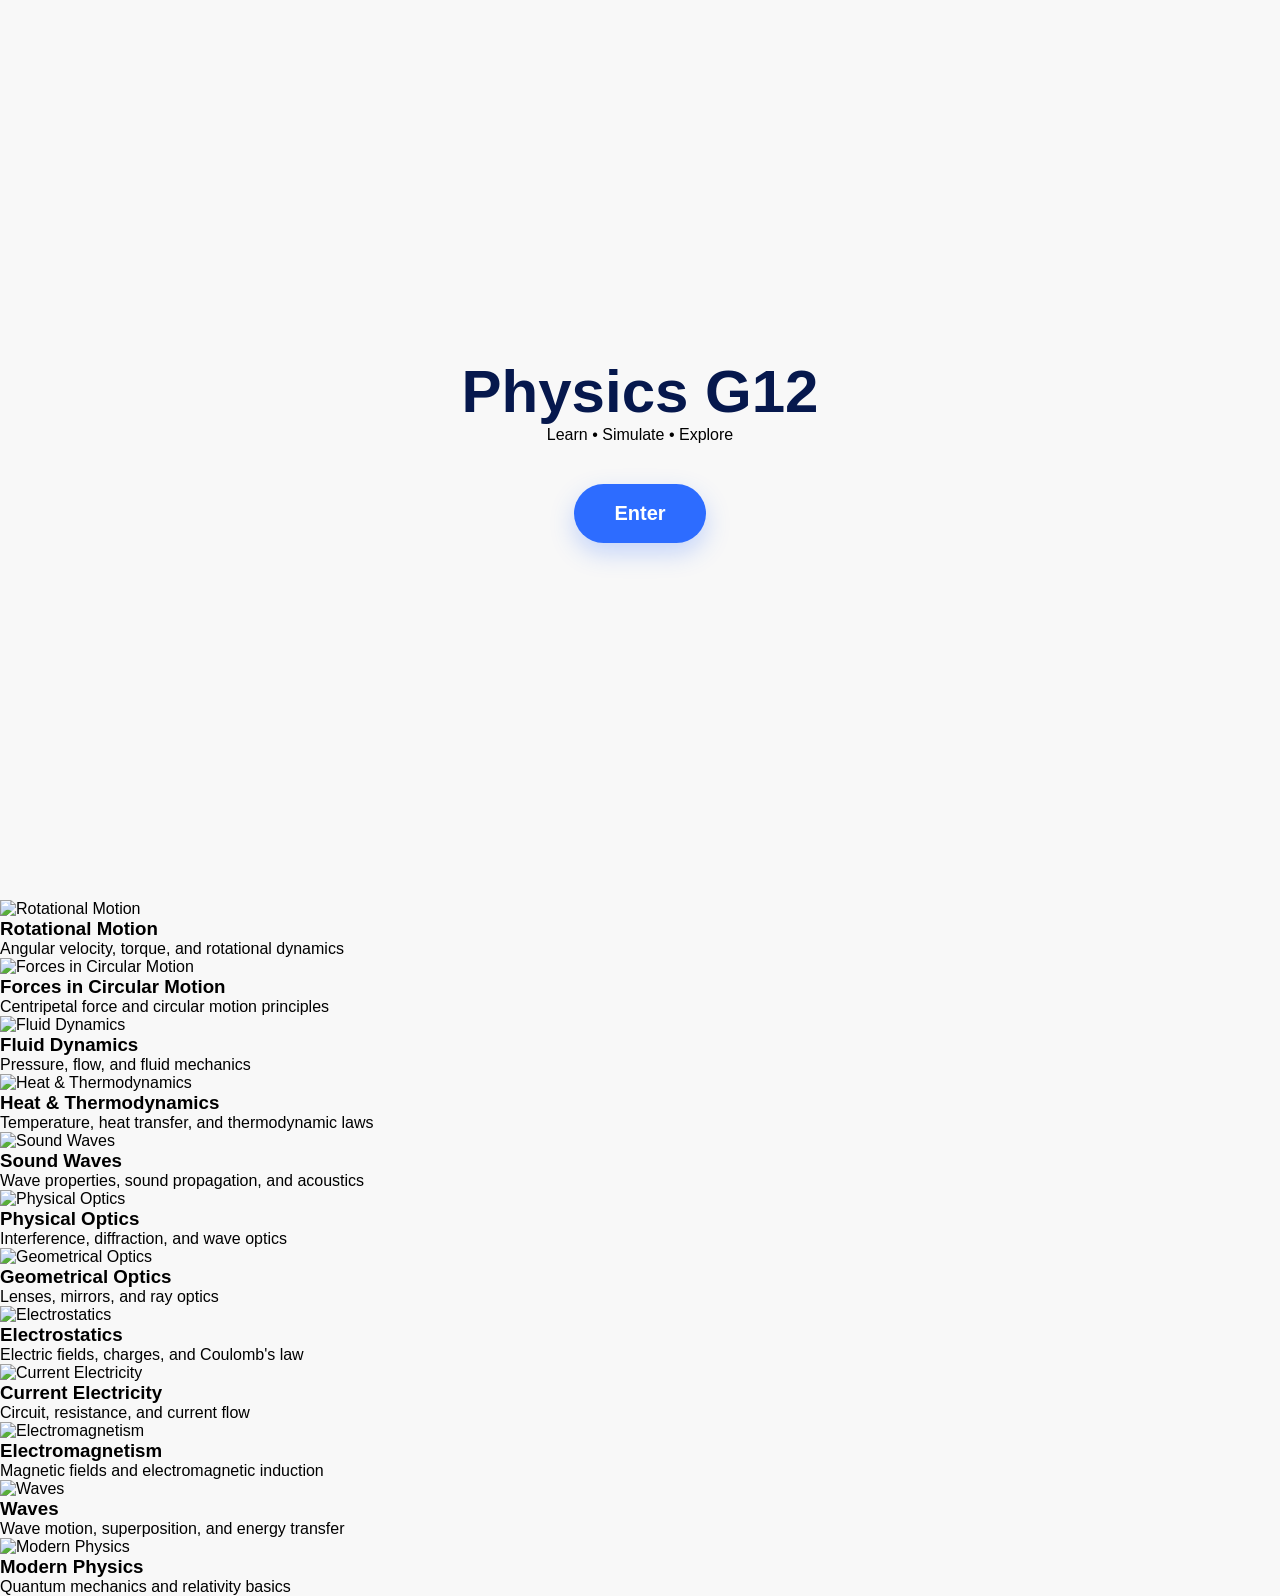
==== commit aedbda7c: "Update index.html" ====
--- a/index.html
+++ b/index.html
@@ -27,3 +27,76 @@
 
 </body>
 </html>
+<section id="chapters" class="chapters">
+    <div class="chapter-card">
+        <img src="icons/rotational.png" alt="Rotational Motion">
+        <h3>Rotational Motion</h3>
+        <p>Angular velocity, torque, and rotational dynamics</p>
+    </div>
+
+    <div class="chapter-card">
+        <img src="icons/circular.png" alt="Forces in Circular Motion">
+        <h3>Forces in Circular Motion</h3>
+        <p>Centripetal force and circular motion principles</p>
+    </div>
+
+    <div class="chapter-card">
+        <img src="icons/fluid.png" alt="Fluid Dynamics">
+        <h3>Fluid Dynamics</h3>
+        <p>Pressure, flow, and fluid mechanics</p>
+    </div>
+
+    <div class="chapter-card">
+        <img src="icons/heat.png" alt="Heat & Thermodynamics">
+        <h3>Heat & Thermodynamics</h3>
+        <p>Temperature, heat transfer, and thermodynamic laws</p>
+    </div>
+
+    <div class="chapter-card">
+        <img src="icons/sound.png" alt="Sound Waves">
+        <h3>Sound Waves</h3>
+        <p>Wave properties, sound propagation, and acoustics</p>
+    </div>
+
+    <div class="chapter-card">
+        <img src="icons/optics.png" alt="Physical Optics">
+        <h3>Physical Optics</h3>
+        <p>Interference, diffraction, and wave optics</p>
+    </div>
+
+    <div class="chapter-card">
+        <img src="icons/telescope.png" alt="Geometrical Optics">
+        <h3>Geometrical Optics</h3>
+        <p>Lenses, mirrors, and ray optics</p>
+    </div>
+
+    <div class="chapter-card">
+        <img src="icons/electric.png" alt="Electrostatics">
+        <h3>Electrostatics</h3>
+        <p>Electric fields, charges, and Coulomb's law</p>
+    </div>
+
+    <div class="chapter-card">
+        <img src="icons/current.png" alt="Current Electricity">
+        <h3>Current Electricity</h3>
+        <p>Circuit, resistance, and current flow</p>
+    </div>
+
+    <div class="chapter-card">
+        <img src="icons/magnet.png" alt="Electromagnetism">
+        <h3>Electromagnetism</h3>
+        <p>Magnetic fields and electromagnetic induction</p>
+    </div>
+
+    <div class="chapter-card">
+        <img src="icons/waves.png" alt="Waves">
+        <h3>Waves</h3>
+        <p>Wave motion, superposition, and energy transfer</p>
+    </div>
+
+    <div class="chapter-card">
+        <img src="icons/modern.png" alt="Modern Physics">
+        <h3>Modern Physics</h3>
+        <p>Quantum mechanics and relativity basics</p>
+    </div>
+</section>
